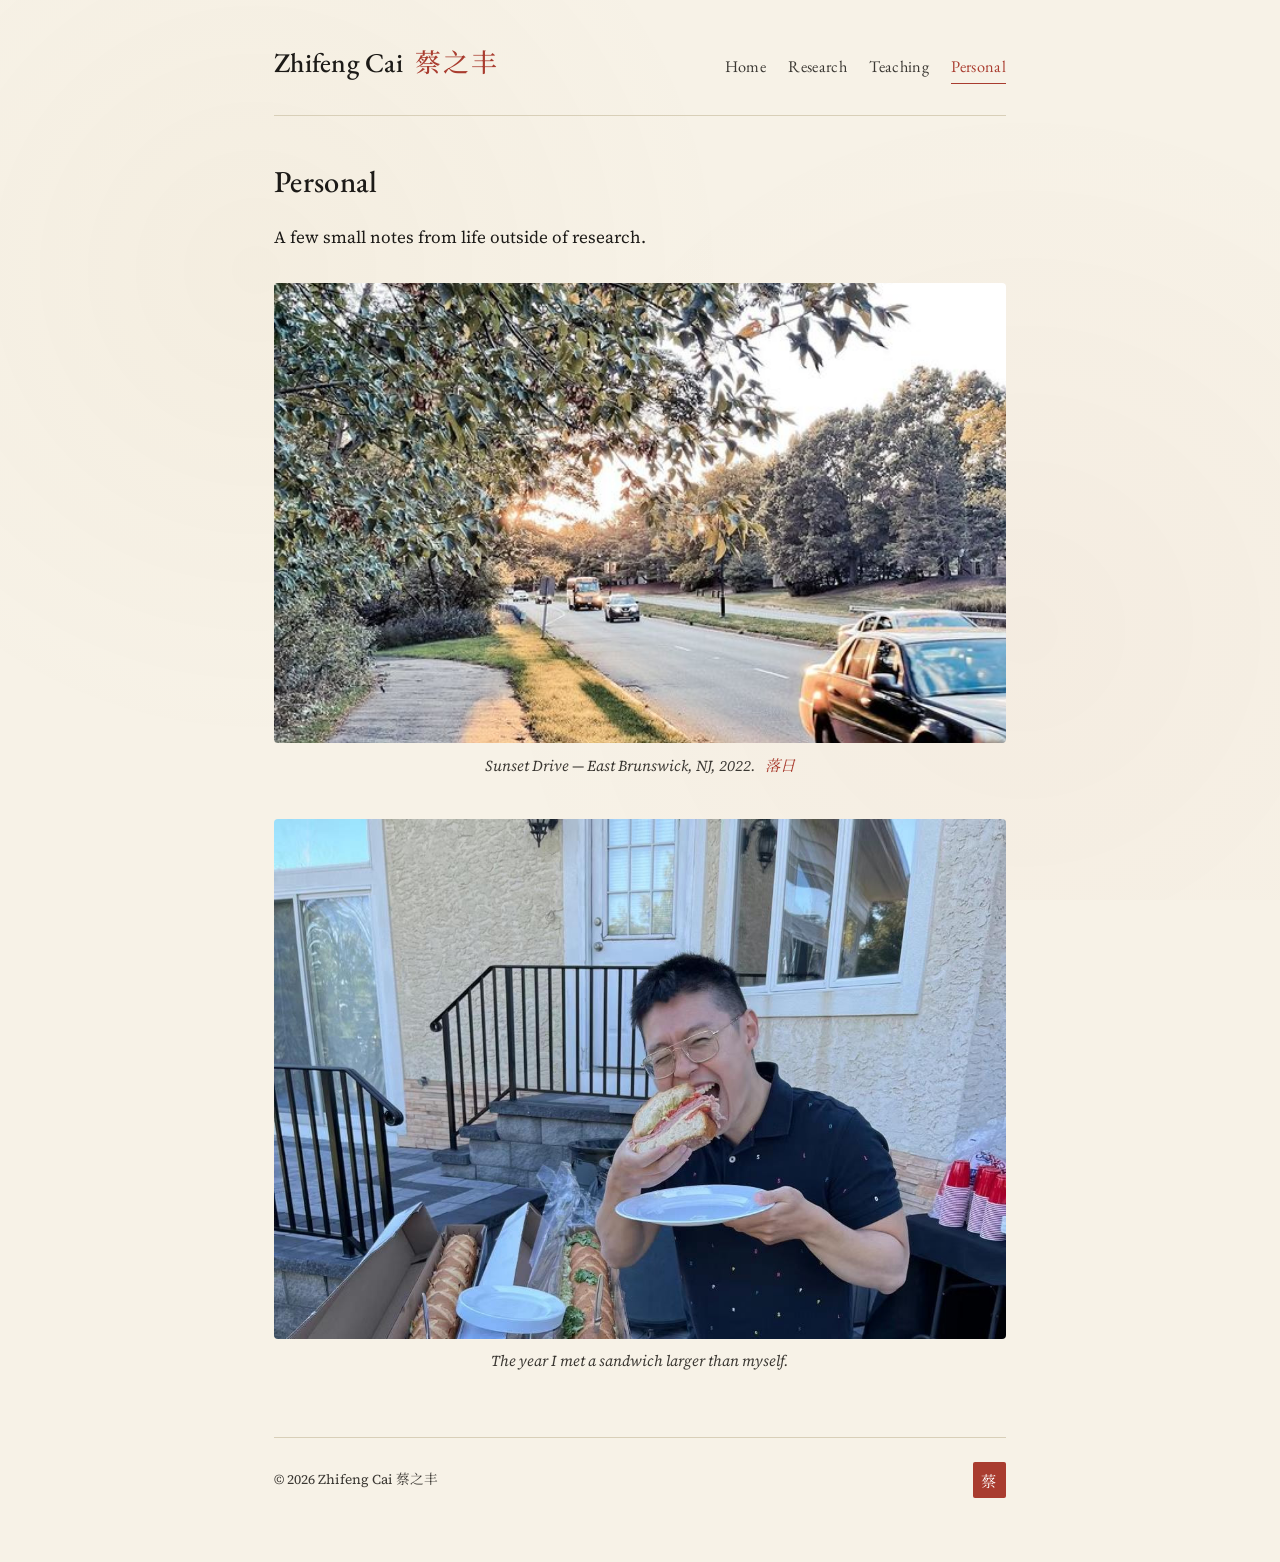
==== personal.html @ af7a9e70 "initial site: home, research, teaching, personal with Chinese aesthetic" ====
<!doctype html>
<html lang="en">
<head>
<meta charset="utf-8">
<meta name="viewport" content="width=device-width, initial-scale=1">
<title>Personal — Zhifeng Cai</title>
<link rel="preconnect" href="https://fonts.googleapis.com">
<link rel="preconnect" href="https://fonts.gstatic.com" crossorigin>
<link href="https://fonts.googleapis.com/css2?family=EB+Garamond:ital,wght@0,400;0,500;1,400&family=Noto+Serif+SC:wght@400;500&family=Source+Serif+4:ital,wght@0,400;0,500;1,400&display=swap" rel="stylesheet">
<link rel="stylesheet" href="styles.css">
</head>
<body>
<div class="wrap">

<header class="site">
  <a href="index.html" class="brand">Zhifeng Cai<span class="cn">蔡之丰</span></a>
  <nav class="site">
    <a href="index.html">Home</a>
    <a href="research.html">Research</a>
    <a href="teaching.html">Teaching</a>
    <a href="personal.html" class="active">Personal</a>
  </nav>
</header>

<h1>Personal</h1>
<p>A few small notes from life outside of research.</p>

<figure style="margin: 2rem 0 0;">
  <img src="img/sunset.jpg" alt="Sunset Drive, East Brunswick, NJ, 2022" style="width:100%; max-height: 460px; object-fit: cover; border-radius: 4px; display: block;">
  <figcaption style="color: var(--ink-soft); margin-top: 0.6rem; font-style: italic; font-size: 0.95rem; text-align: center;">Sunset Drive &mdash; East Brunswick, NJ, 2022. <span style="font-family: 'Noto Serif SC', serif; color: var(--seal); margin-left: 0.4em;">落日</span></figcaption>
</figure>

<figure style="margin: 2.5rem 0 0;">
  <img src="img/sandwich.jpg" alt="A very large sandwich" style="width:100%; max-height: 520px; object-fit: cover; object-position: center top; border-radius: 4px; display: block;">
  <figcaption style="color: var(--ink-soft); margin-top: 0.6rem; font-style: italic; font-size: 0.95rem; text-align: center;">The year I met a sandwich larger than myself.</figcaption>
</figure>

<footer class="site">
  <span>&copy; 2026 Zhifeng Cai 蔡之丰</span>
  <span class="seal">蔡</span>
</footer>

</div>
</body>
</html>
---- styles.css ----
/* ============================================================
   Zhifeng Cai — academic site
   Palette: ink black, seal red, muted gold on rice paper
   ============================================================ */

:root {
  --ink: #1c1a17;
  --ink-soft: #3a3732;
  --rice: #f7f2e7;
  --rice-soft: #efe8d6;
  --seal: #a93c2f;
  --seal-dark: #7e2c22;
  --gold: #b38b4a;
  --rule: #d8cfb8;
  --link: #7e2c22;
  --link-hover: #a93c2f;
  --max: 780px;
}

* { box-sizing: border-box; }

html { -webkit-font-smoothing: antialiased; }

body {
  margin: 0;
  padding: 0;
  background: var(--rice);
  color: var(--ink);
  font-family: "Source Serif 4", "Source Serif Pro", "Noto Serif SC", Georgia, "Songti SC", serif;
  font-size: 17px;
  line-height: 1.65;
}

/* Subtle rice-paper texture via gradient noise */
body::before {
  content: "";
  position: fixed;
  inset: 0;
  pointer-events: none;
  z-index: -1;
  background-image:
    radial-gradient(circle at 20% 30%, rgba(179, 139, 74, 0.04), transparent 40%),
    radial-gradient(circle at 80% 70%, rgba(169, 60, 47, 0.03), transparent 45%);
}

a {
  color: var(--link);
  text-decoration: none;
  border-bottom: 1px solid rgba(169, 60, 47, 0.3);
  transition: color 0.15s, border-color 0.15s;
}
a:hover {
  color: var(--link-hover);
  border-bottom-color: var(--link-hover);
}

/* ============ Layout ============ */

.wrap {
  max-width: var(--max);
  margin: 0 auto;
  padding: 2.5rem 1.5rem 4rem;
}

/* ============ Header / banner ============ */

header.site {
  border-bottom: 1px solid var(--rule);
  padding-bottom: 1.8rem;
  margin-bottom: 2.5rem;
  display: flex;
  align-items: baseline;
  gap: 1.25rem;
  flex-wrap: wrap;
}

.brand {
  font-family: "EB Garamond", "Noto Serif SC", Georgia, serif;
  font-size: 1.7rem;
  font-weight: 500;
  letter-spacing: 0.01em;
  color: var(--ink);
  border: none;
}
.brand .cn {
  font-family: "Noto Serif SC", "Songti SC", "STSong", serif;
  font-size: 0.95em;
  color: var(--seal);
  margin-left: 0.45em;
  letter-spacing: 0.08em;
}

nav.site {
  margin-left: auto;
  display: flex;
  gap: 1.4rem;
  font-family: "EB Garamond", "Noto Serif SC", Georgia, serif;
  font-size: 1.02rem;
}
nav.site a {
  border: none;
  color: var(--ink-soft);
  letter-spacing: 0.02em;
}
nav.site a:hover { color: var(--seal); }
nav.site a.active { color: var(--seal); border-bottom: 1px solid var(--seal); padding-bottom: 2px; }

/* ============ Headings ============ */

h1, h2, h3 {
  font-family: "EB Garamond", "Noto Serif SC", Georgia, serif;
  font-weight: 500;
  color: var(--ink);
  letter-spacing: 0.01em;
}
h1 { font-size: 1.9rem; margin: 1.2rem 0 0.4rem; }
h2 {
  font-size: 1.35rem;
  margin: 2.6rem 0 1rem;
  padding-bottom: 0.4rem;
  border-bottom: 1px solid var(--rule);
  position: relative;
}
h2::before {
  content: "";
  display: inline-block;
  width: 6px;
  height: 1.05em;
  background: var(--seal);
  margin-right: 0.6em;
  vertical-align: -0.15em;
  border-radius: 1px;
}
h3 { font-size: 1.1rem; margin: 1.4rem 0 0.4rem; color: var(--ink); }

/* ============ Home bio block ============ */

.bio {
  display: grid;
  grid-template-columns: auto 1fr;
  gap: 1.8rem;
  align-items: start;
}
.bio .portrait {
  width: 150px;
  height: 150px;
  border-radius: 4px;
  background: var(--rice-soft);
  border: 1px solid var(--rule);
  object-fit: cover;
  display: block;
}
.bio .portrait.placeholder {
  display: flex;
  align-items: center;
  justify-content: center;
  font-family: "Noto Serif SC", "Songti SC", serif;
  font-size: 3.2rem;
  color: var(--seal);
  background: var(--rice-soft);
}

.bio .lede p { margin: 0 0 0.7rem; }
.bio .affil {
  color: var(--ink-soft);
  font-style: italic;
  margin-top: 0.2rem;
}

/* ============ Publication list ============ */

.pubs { margin: 0.5rem 0 0; padding: 0; list-style: none; }
.pub {
  padding: 1rem 0 1rem;
  border-bottom: 1px dotted var(--rule);
}
.pub:last-child { border-bottom: none; }
.pub .title { font-weight: 500; color: var(--ink); }
.pub .authors { color: var(--ink-soft); }
.pub .venue { font-style: italic; color: var(--ink-soft); }
.pub .status {
  display: inline-block;
  font-size: 0.78rem;
  font-family: "EB Garamond", Georgia, serif;
  letter-spacing: 0.06em;
  text-transform: uppercase;
  color: var(--seal);
  border: 1px solid var(--seal);
  padding: 0.05rem 0.5rem;
  border-radius: 2px;
  margin-left: 0.4rem;
  vertical-align: 0.1em;
}
.pub .links { margin-top: 0.3rem; font-size: 0.92rem; }
.pub .links a { margin-right: 0.9rem; }
.pub .abstract {
  margin-top: 0.4rem;
  color: var(--ink-soft);
  font-size: 0.96rem;
  padding-left: 0.9rem;
  border-left: 2px solid var(--rule);
}

/* ============ Contact / footer ============ */

.contact-box {
  margin-top: 1.5rem;
  padding: 1rem 1.2rem;
  background: var(--rice-soft);
  border-left: 3px solid var(--seal);
  font-size: 0.97rem;
}
.contact-box p { margin: 0.2rem 0; }

footer.site {
  margin-top: 4rem;
  padding-top: 1.5rem;
  border-top: 1px solid var(--rule);
  color: var(--ink-soft);
  font-size: 0.85rem;
  display: flex;
  justify-content: space-between;
  align-items: center;
}
footer.site .seal {
  font-family: "Noto Serif SC", "Songti SC", serif;
  color: white;
  background: var(--seal);
  padding: 0.35em 0.55em;
  font-size: 0.95rem;
  letter-spacing: 0.1em;
  border-radius: 2px;
}

/* ============ Responsive ============ */

@media (max-width: 640px) {
  .wrap { padding: 1.5rem 1rem 3rem; }
  header.site { flex-direction: column; gap: 0.6rem; align-items: flex-start; }
  nav.site { margin-left: 0; flex-wrap: wrap; gap: 1rem; }
  .bio { grid-template-columns: 1fr; }
  .bio .portrait { width: 120px; height: 120px; }
  h1 { font-size: 1.6rem; }
  h2 { font-size: 1.2rem; }
}
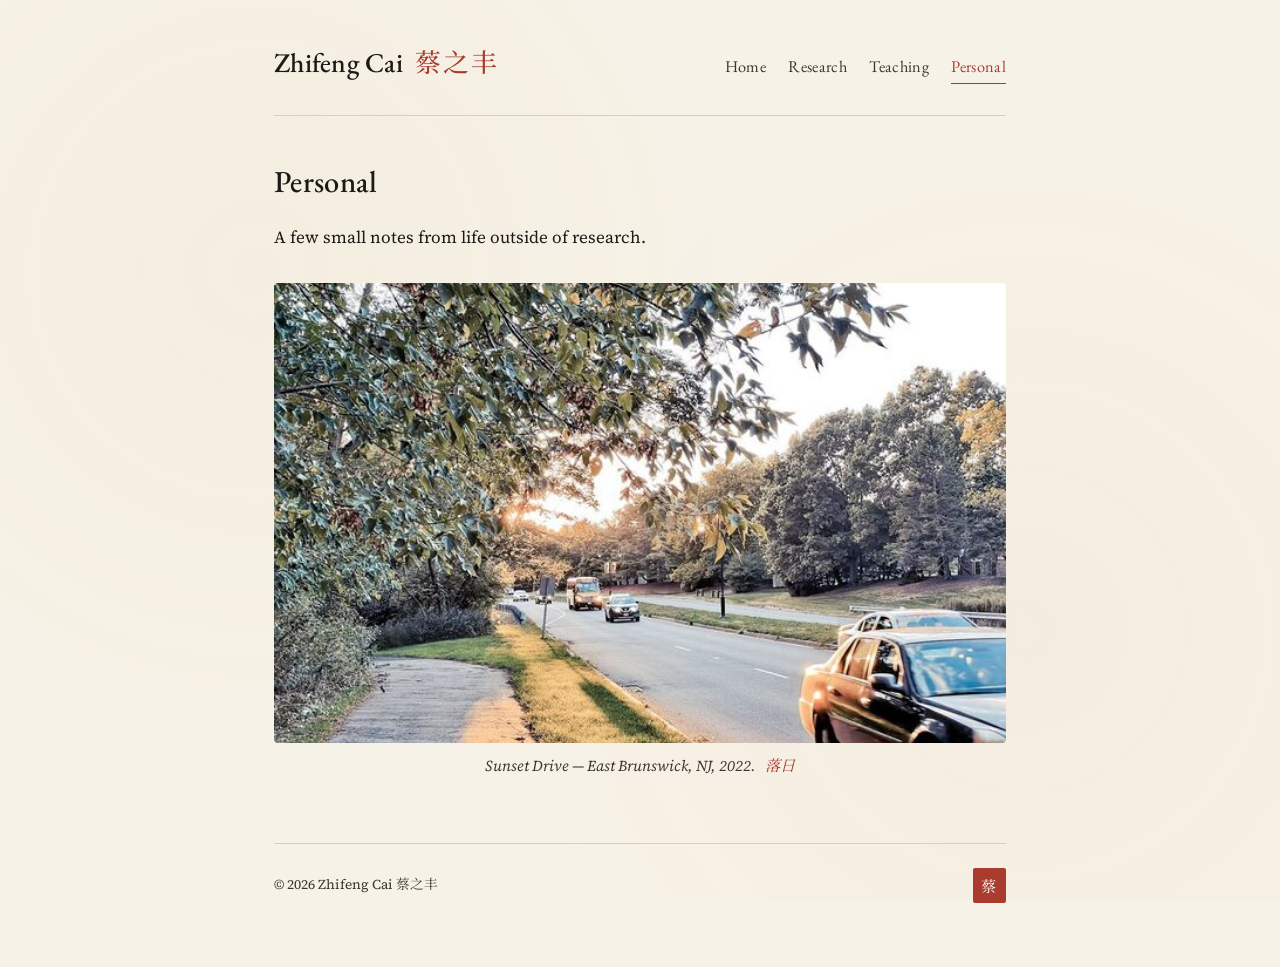
==== commit 91ac9683: "remove portrait from home and sandwich photo from personal" ====
--- a/personal.html
+++ b/personal.html
@@ -30,11 +30,6 @@
   <figcaption style="color: var(--ink-soft); margin-top: 0.6rem; font-style: italic; font-size: 0.95rem; text-align: center;">Sunset Drive &mdash; East Brunswick, NJ, 2022. <span style="font-family: 'Noto Serif SC', serif; color: var(--seal); margin-left: 0.4em;">落日</span></figcaption>
 </figure>
 
-<figure style="margin: 2.5rem 0 0;">
-  <img src="img/sandwich.jpg" alt="A very large sandwich" style="width:100%; max-height: 520px; object-fit: cover; object-position: center top; border-radius: 4px; display: block;">
-  <figcaption style="color: var(--ink-soft); margin-top: 0.6rem; font-style: italic; font-size: 0.95rem; text-align: center;">The year I met a sandwich larger than myself.</figcaption>
-</figure>
-
 <footer class="site">
   <span>&copy; 2026 Zhifeng Cai 蔡之丰</span>
   <span class="seal">蔡</span>
--- a/styles.css
+++ b/styles.css
@@ -140,6 +140,9 @@
   grid-template-columns: auto 1fr;
   gap: 1.8rem;
   align-items: start;
+}
+.bio.bio-noportrait {
+  display: block;
 }
 .bio .portrait {
   width: 150px;
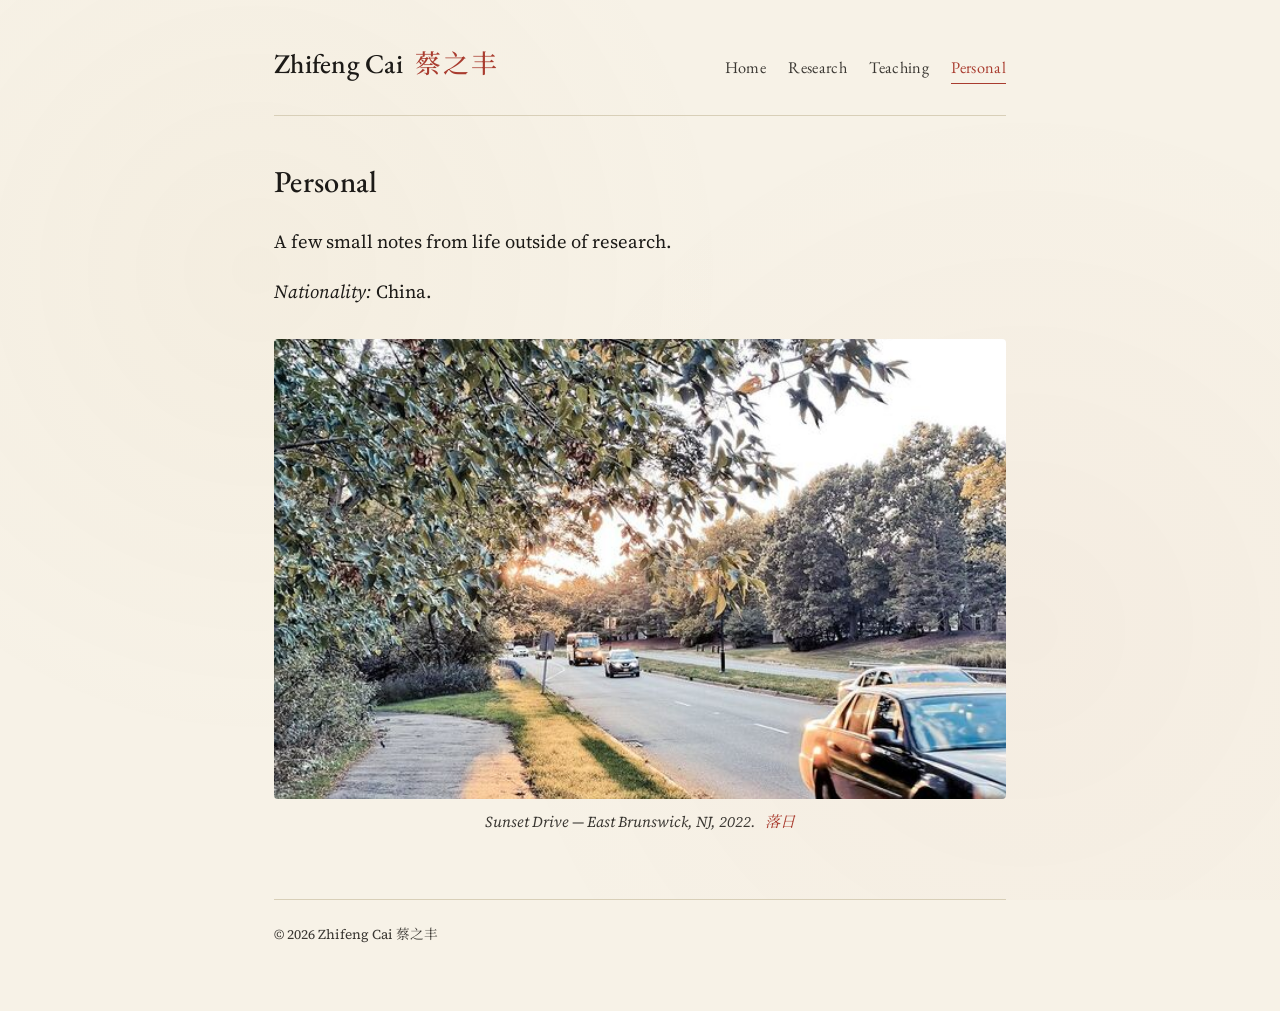
==== commit 571ed841: "Style refinements and hover highlights - Add hover popover for paper highlights on research page - R" ====
--- a/personal.html
+++ b/personal.html
@@ -24,6 +24,7 @@
 
 <h1>Personal</h1>
 <p>A few small notes from life outside of research.</p>
+<p><em>Nationality:</em> China.</p>
 
 <figure style="margin: 2rem 0 0;">
   <img src="img/sunset.jpg" alt="Sunset Drive, East Brunswick, NJ, 2022" style="width:100%; max-height: 460px; object-fit: cover; border-radius: 4px; display: block;">
@@ -32,7 +33,6 @@
 
 <footer class="site">
   <span>&copy; 2026 Zhifeng Cai 蔡之丰</span>
-  <span class="seal">蔡</span>
 </footer>
 
 </div>
--- a/styles.css
+++ b/styles.css
@@ -27,8 +27,8 @@
   background: var(--rice);
   color: var(--ink);
   font-family: "Source Serif 4", "Source Serif Pro", "Noto Serif SC", Georgia, "Songti SC", serif;
-  font-size: 17px;
-  line-height: 1.65;
+  font-size: 18.5px;
+  line-height: 1.68;
 }
 
 /* Subtle rice-paper texture via gradient noise */
@@ -196,12 +196,52 @@
 }
 .pub .links { margin-top: 0.3rem; font-size: 0.92rem; }
 .pub .links a { margin-right: 0.9rem; }
-.pub .abstract {
-  margin-top: 0.4rem;
-  color: var(--ink-soft);
-  font-size: 0.96rem;
-  padding-left: 0.9rem;
-  border-left: 2px solid var(--rule);
+/* Hover abstract: inline trigger + floating popover */
+.pub .abs {
+  position: relative;
+  display: inline-block;
+  cursor: help;
+  font-style: italic;
+  color: var(--ink-soft);
+  border-bottom: 1px dotted rgba(58, 55, 50, 0.4);
+  margin-right: 0.9rem;
+}
+.pub .abs:hover,
+.pub .abs:focus-within {
+  color: var(--seal);
+  border-bottom-color: var(--seal);
+}
+.pub .abs .abs-pop {
+  position: absolute;
+  left: 0;
+  top: calc(100% + 0.5rem);
+  z-index: 20;
+  width: min(30rem, 85vw);
+  padding: 0.85rem 1rem;
+  background: #fcfaf1;
+  border: 1px solid var(--rule);
+  border-left: 2px solid var(--seal);
+  box-shadow: 0 6px 20px -8px rgba(28, 26, 23, 0.25);
+  color: var(--ink-soft);
+  font-size: 0.94rem;
+  font-style: normal;
+  line-height: 1.55;
+  opacity: 0;
+  visibility: hidden;
+  transform: translateY(-4px);
+  transition: opacity 0.15s ease, transform 0.15s ease, visibility 0.15s;
+  pointer-events: none;
+  cursor: default;
+}
+.pub .abs:hover .abs-pop,
+.pub .abs:focus-within .abs-pop {
+  opacity: 1;
+  visibility: visible;
+  transform: translateY(0);
+  pointer-events: auto;
+}
+@media (max-width: 640px) {
+  .pub .abs .abs-pop { width: 88vw; left: 0; }
 }
 
 /* ============ Contact / footer ============ */
